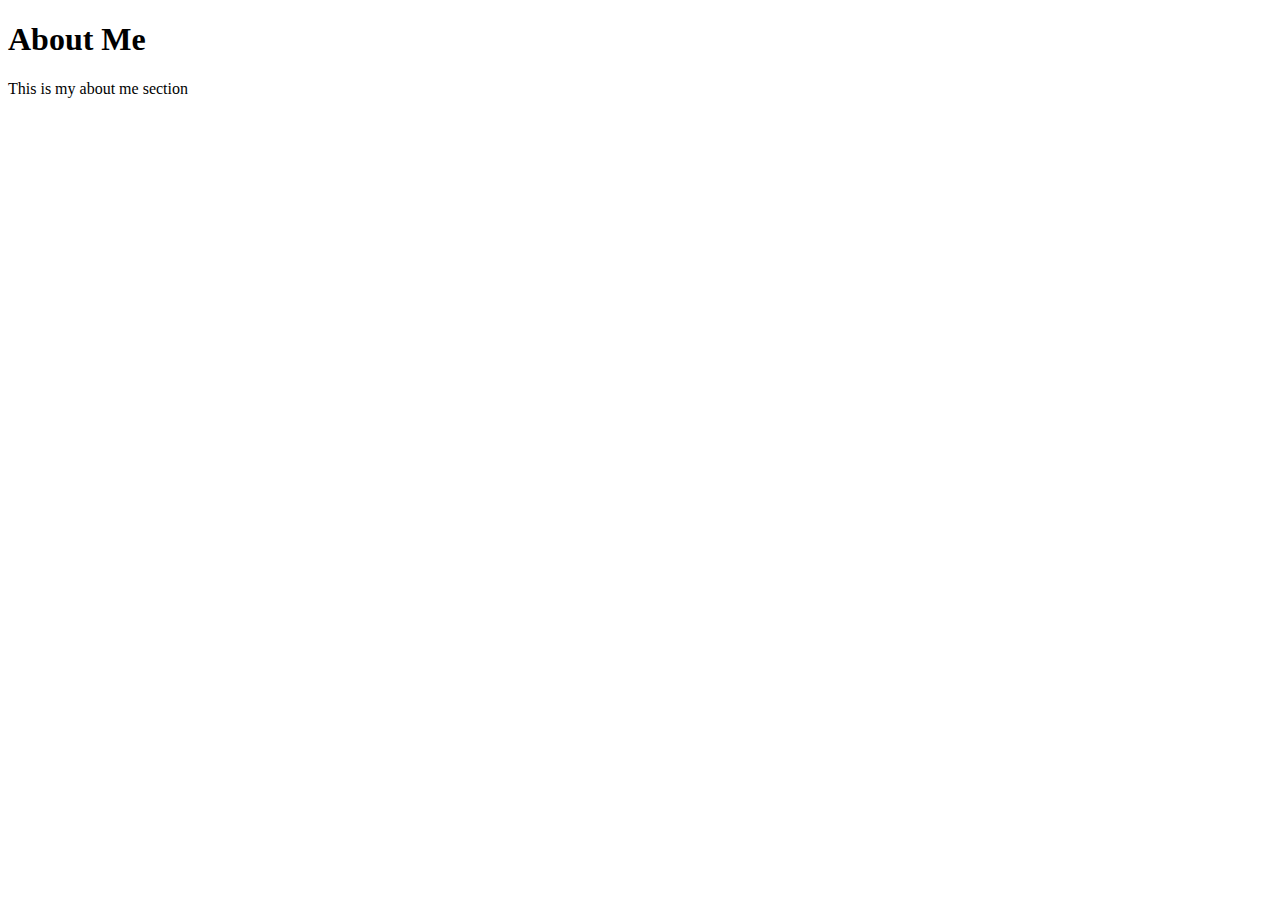
==== src/about.html @ 6191ad98 "update settings json" ====
<!DOCTYPE html>
<html lang="en">
    <head>
        <meta charset="UTF-8" />
        <meta http-equiv="X-UA-Compatible" content="IE=edge" />
        <meta name="viewport" content="width=device-width, initial-scale=1.0" />
        <link rel="stylesheet" type="text/css" href="../index.css"></link>
    </head>
    <body>
        <main>
            <div class="about-section" id="header-text" alt="header and text of about me">
                <h1 class="about" id="info" alt="about me section">About Me</h1>
                <p class="about-text" id="about-info" alt="description of tito">This is my about me section</p>
            </div>
        </main>
    </body>
</html>
---- index.css ----
:root {
    --bs-blue: #0d6efd;
    --bs-indigo: #6610f2;
    --bs-purple: #6f42c1;
    --bs-pink: #d63384;
    --bs-red: #dc3545;
    --bs-orange: #fd7e14;
    --bs-yellow: #ffc107;
    --bs-green: #198754;
    --bs-teal: #20c997;
    --bs-cyan: #0dcaf0;
    --bs-white: #fff;
    --bs-gray: #6c757d;
    --bs-gray-dark: #343a40;
    --bs-primary: #0d6efd;
    --bs-secondary: #6c757d;
    --bs-success: #198754;
    --bs-info: #0dcaf0;
    --bs-warning: #ffc107;
    --bs-danger: #dc3545;
    --bs-light: #f8f9fa;
    --bs-dark: #212529;
    --bs-font-sans-serif: system-ui, -apple-system, "Segoe UI", Roboto,
        "Helvetica Neue", Arial, "Noto Sans", "Liberation Sans", sans-serif,
        "Apple Color Emoji", "Segoe UI Emoji", "Segoe UI Symbol",
        "Noto Color Emoji";
    --bs-font-monospace: SFMono-Regular, Menlo, Monaco, Consolas,
        "Liberation Mono", "Courier New", monospace;
    --bs-gradient: linear-gradient(
        180deg,
        rgba(255, 255, 255, 0.15),
        rgba(255, 255, 255, 0)
    );
}

.row {
    display: flex;
    flex-wrap: wrap;
}
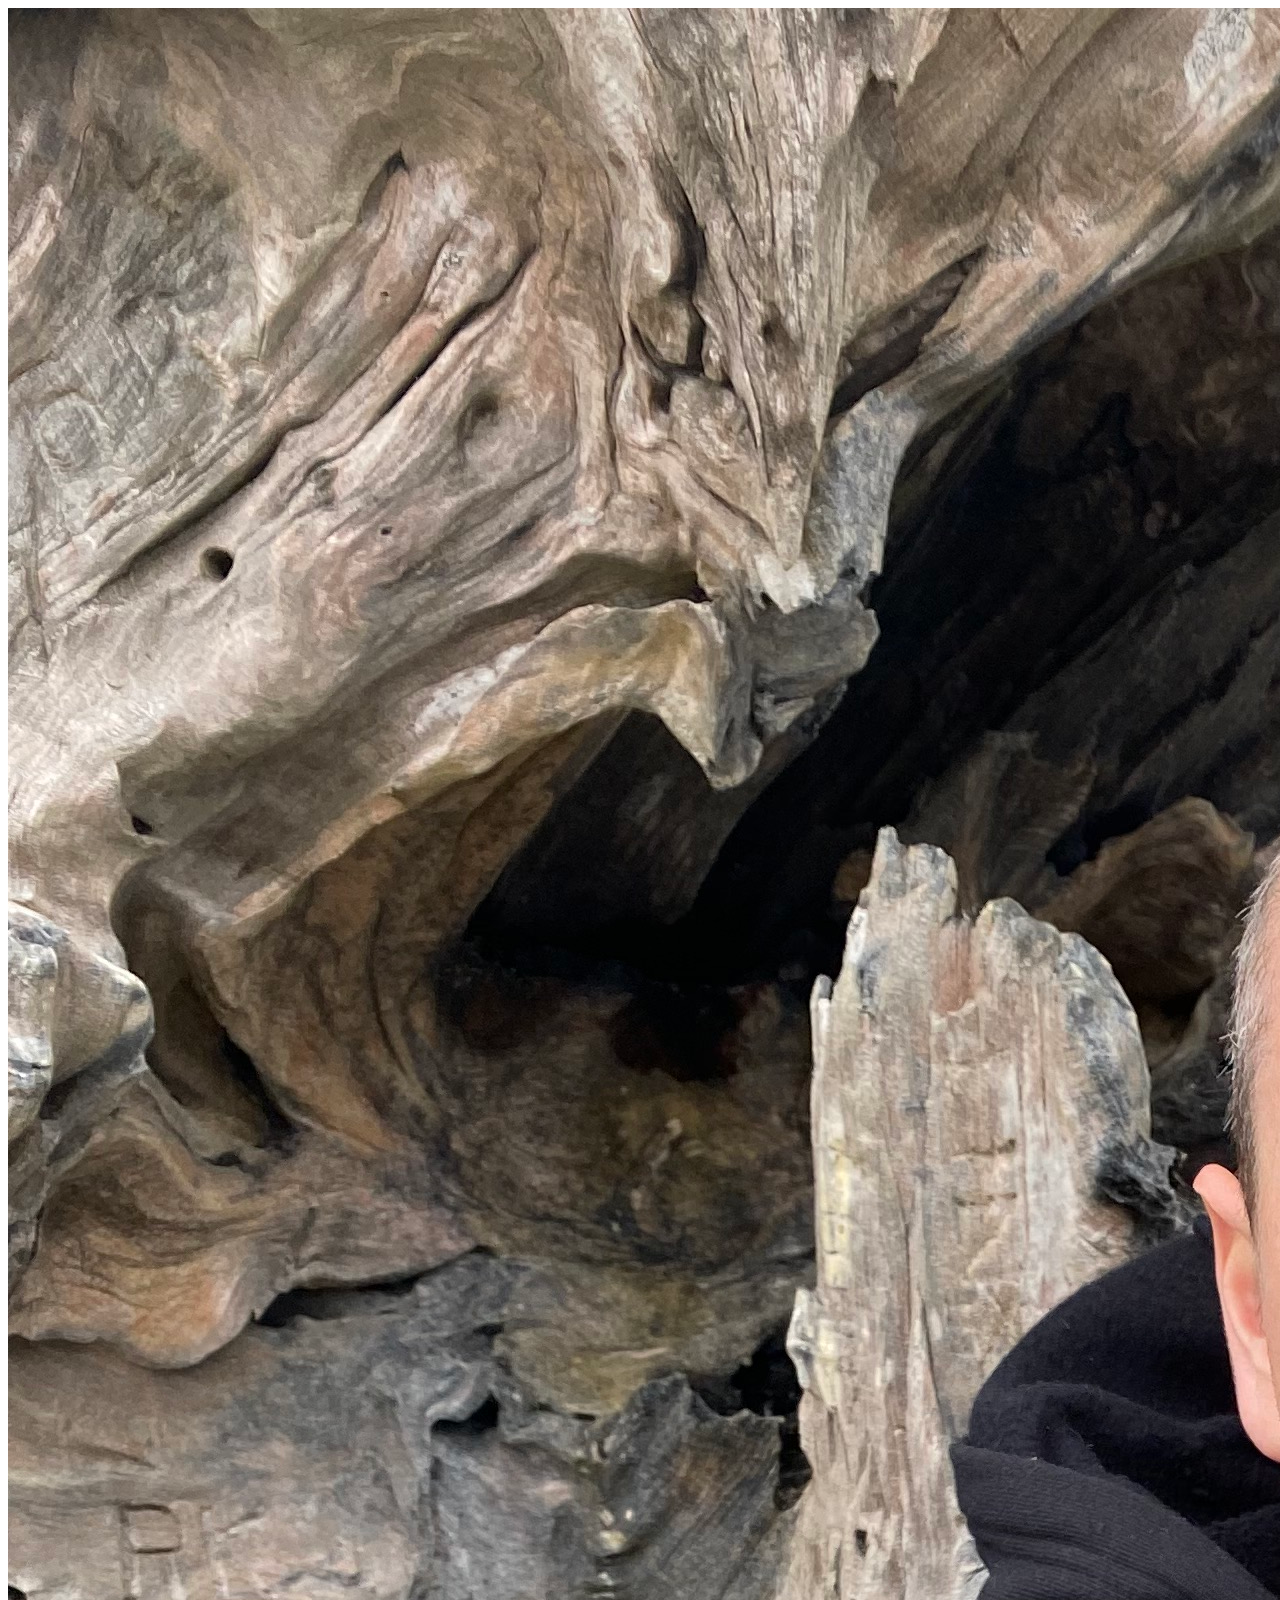
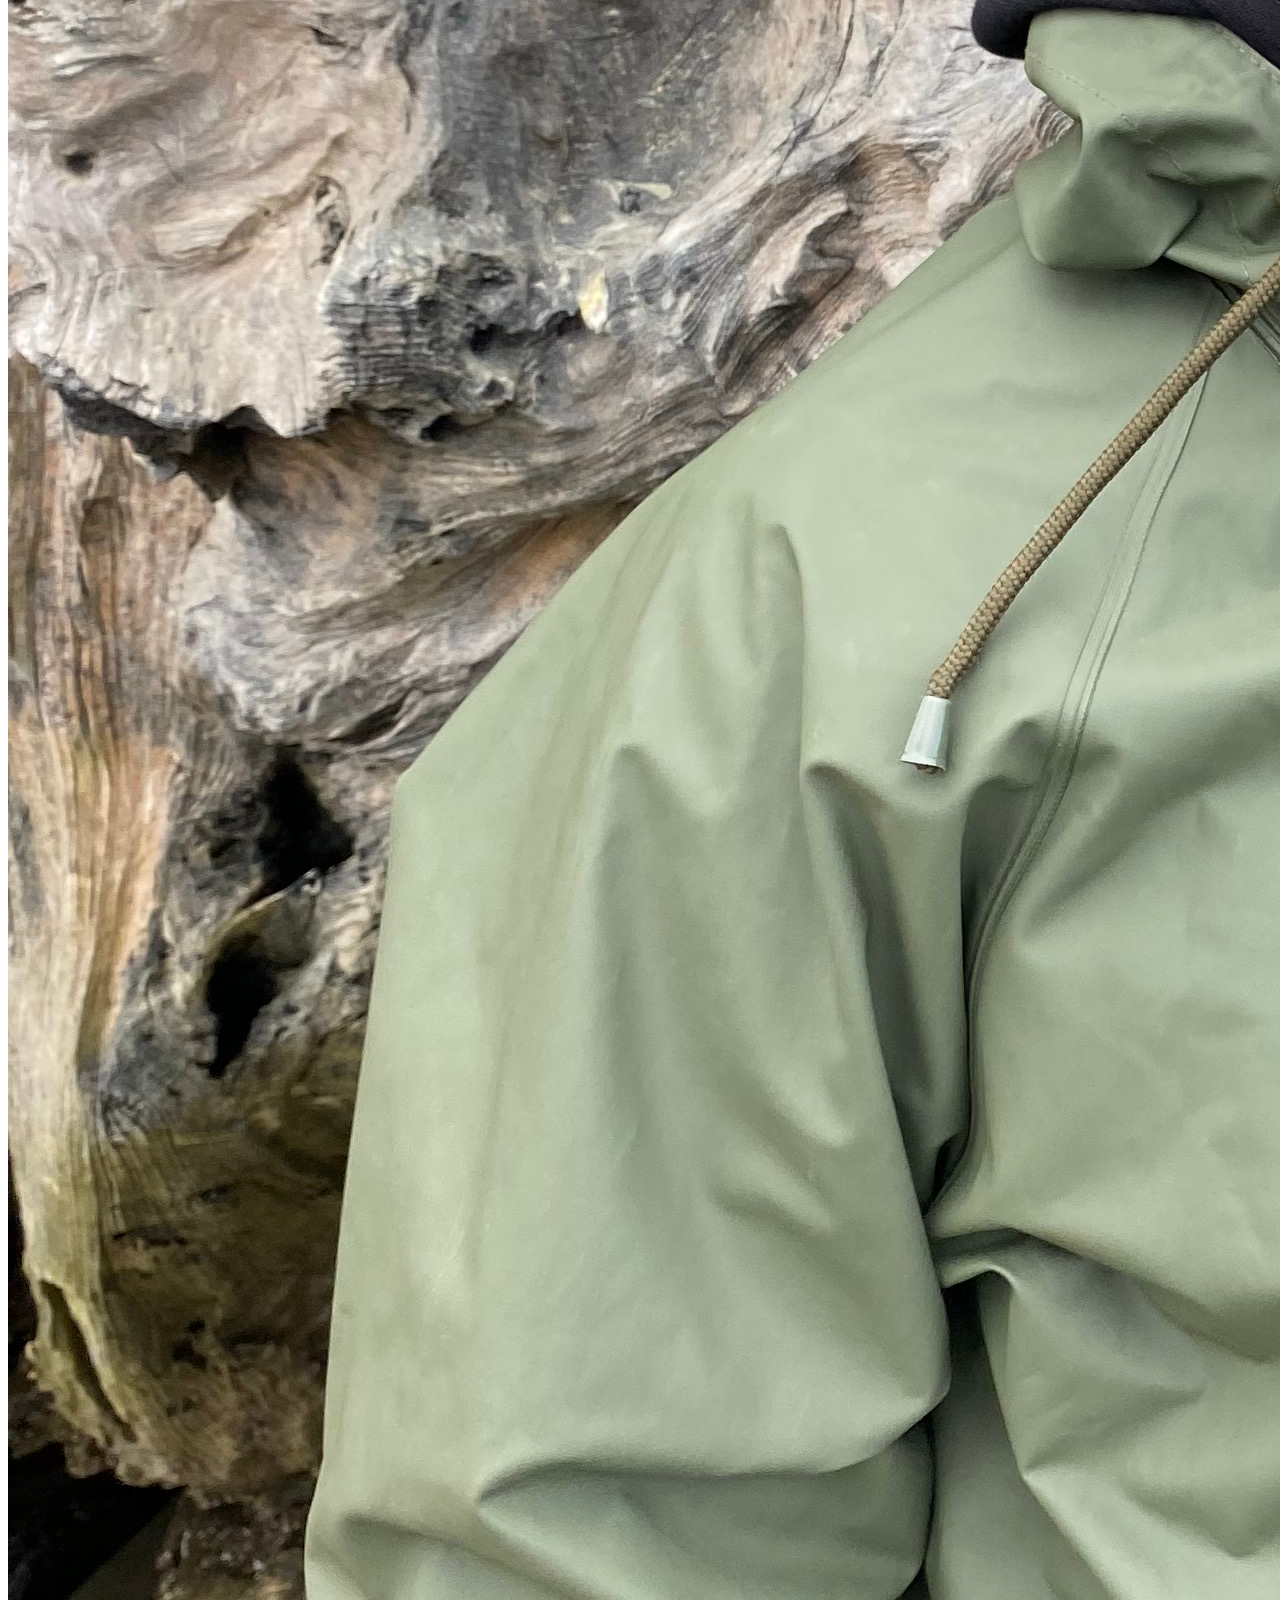
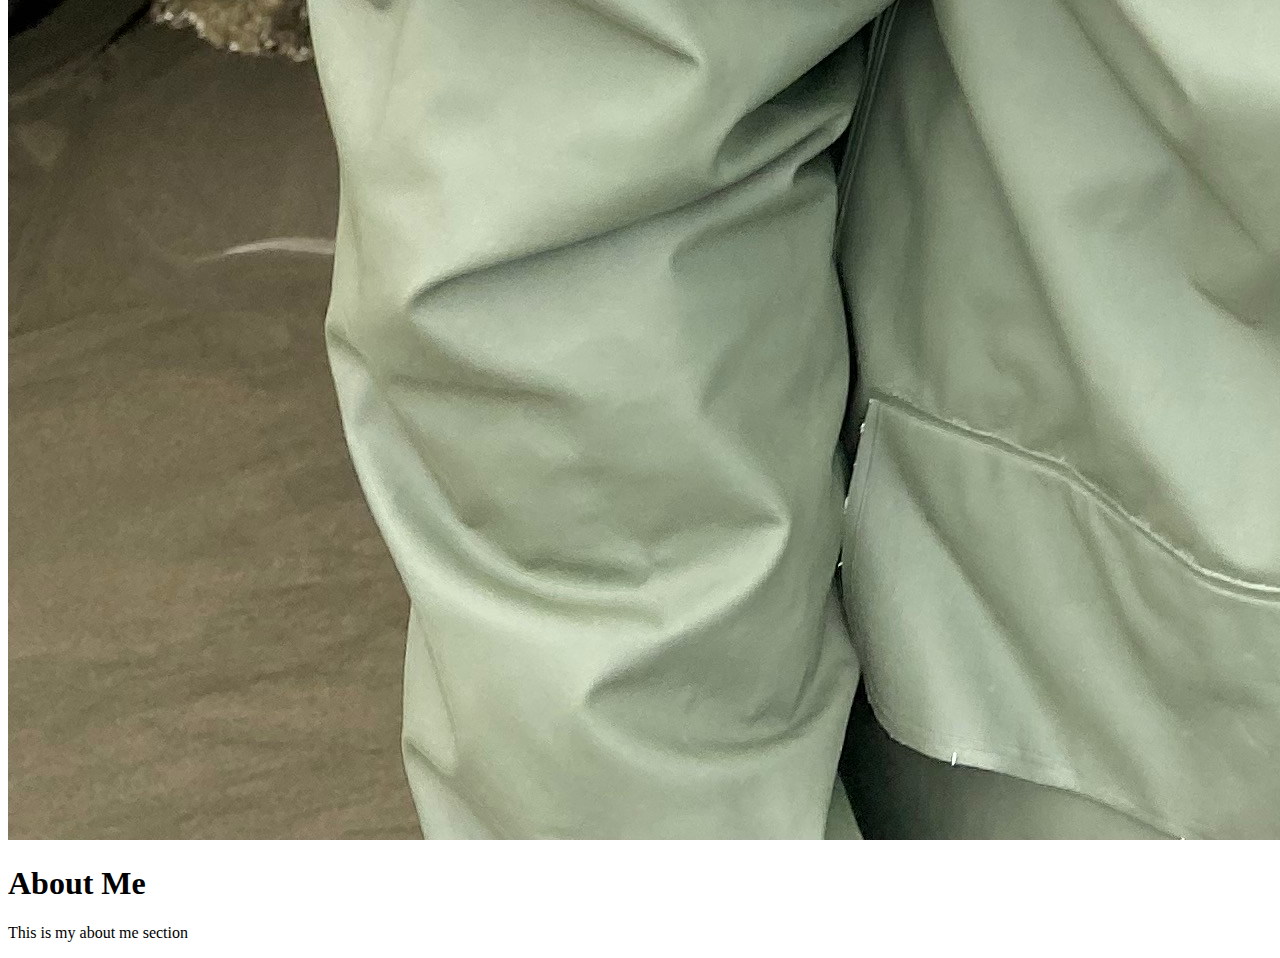
==== commit 1cbc7b12: "image included" ====
--- a/src/about.html
+++ b/src/about.html
@@ -8,10 +8,14 @@
     </head>
     <body>
         <main>
+            <div class="pic" id="portrait" alt="image attached">
+                <img src="../tito.jpg" alt="picture of tito"/>
+            </div>
             <div class="about-section" id="header-text" alt="header and text of about me">
                 <h1 class="about" id="info" alt="about me section">About Me</h1>
                 <p class="about-text" id="about-info" alt="description of tito">This is my about me section</p>
             </div>
+
         </main>
     </body>
 </html>
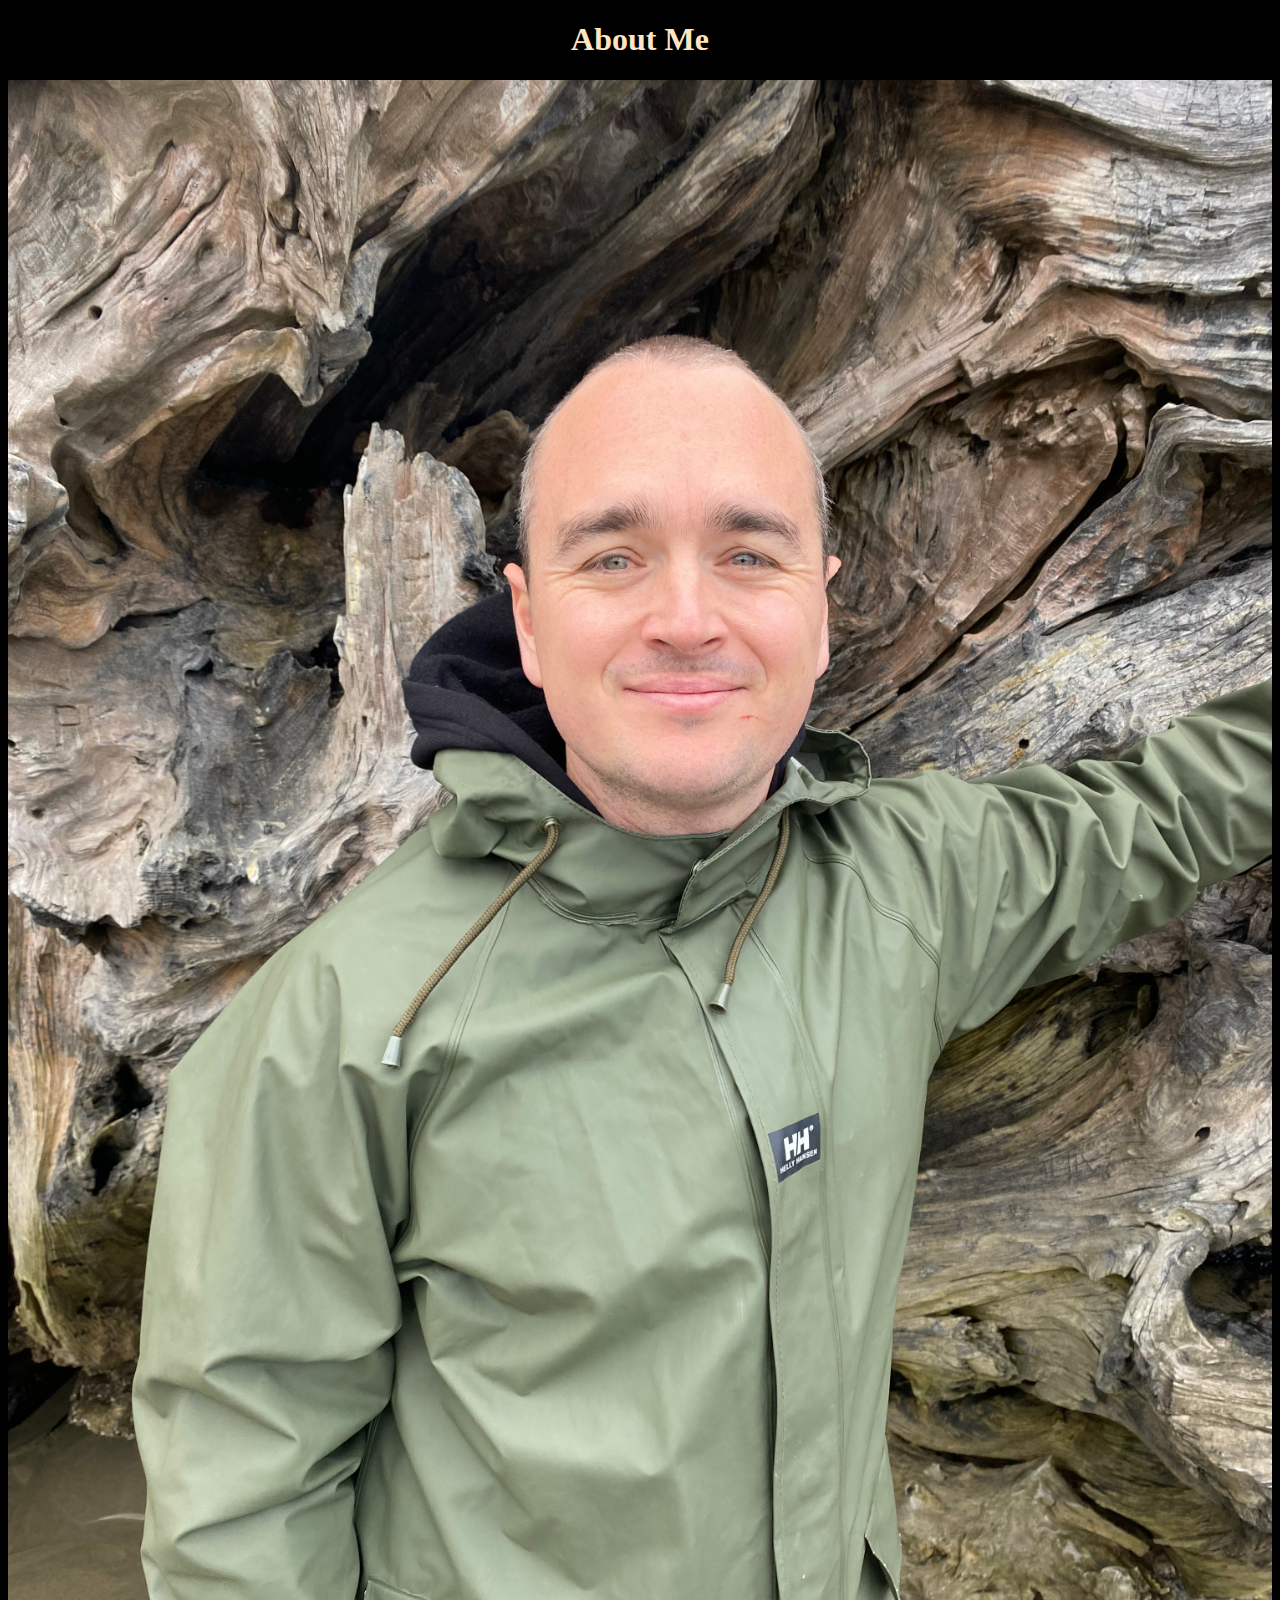
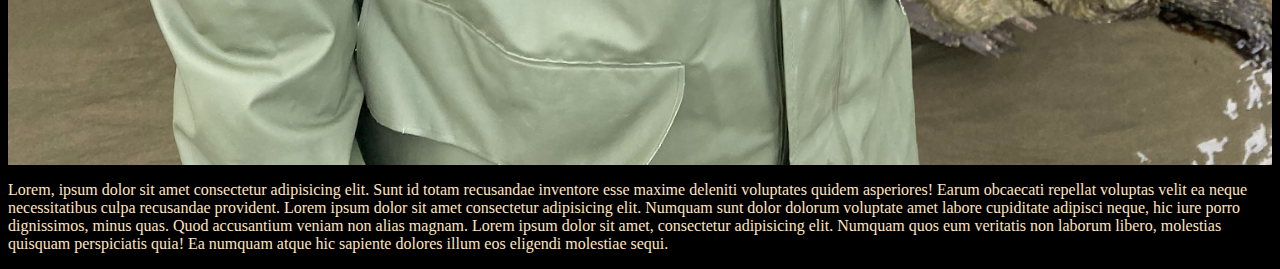
==== commit 87a1eaef: "getting image to fit to page" ====
--- a/src/about.html
+++ b/src/about.html
@@ -5,17 +5,19 @@
         <meta http-equiv="X-UA-Compatible" content="IE=edge" />
         <meta name="viewport" content="width=device-width, initial-scale=1.0" />
         <link rel="stylesheet" type="text/css" href="../index.css"></link>
+        <link rel="stylesheet" type="text/css" href="about.css"></link>
+        <title>Tito's About Me</title>
     </head>
-    <body>
-        <main>
-            <div class="pic" id="portrait" alt="image attached">
-                <img src="../tito.jpg" alt="picture of tito"/>
-            </div>
-            <div class="about-section" id="header-text" alt="header and text of about me">
-                <h1 class="about" id="info" alt="about me section">About Me</h1>
-                <p class="about-text" id="about-info" alt="description of tito">This is my about me section</p>
-            </div>
-
-        </main>
+    <body>  
+        <h1 class="heading">About Me</h1>
+        <div class="img-container">
+            <img class="portrait" src="../tito.jpg" alt="Portrait of me, Tito"> </img>
+        </div>
+        <p class="about-text">Lorem, ipsum dolor sit amet consectetur adipisicing elit. 
+            Sunt id totam recusandae inventore esse maxime deleniti voluptates quidem asperiores!
+             Earum obcaecati repellat voluptas velit ea neque necessitatibus culpa recusandae provident.
+              Lorem ipsum dolor sit amet consectetur adipisicing elit. Numquam sunt dolor dolorum voluptate
+               amet labore cupiditate adipisci neque, hic iure porro dignissimos, minus quas. Quod accusantium veniam non alias magnam. Lorem ipsum dolor sit amet, consectetur adipisicing elit. Numquam quos eum veritatis non laborum libero, molestias quisquam perspiciatis quia!
+             Ea numquam atque hic sapiente dolores illum eos eligendi molestiae sequi.</p>
     </body>
 </html>
--- a/src/about.css
+++ b/src/about.css
@@ -0,0 +1,22 @@
+body {
+  background-color: black;
+}
+
+.img-container {
+  display: flex;
+  flex-wrap: wrap;
+}
+.portrait {
+  min-height: 30%;
+  min-width: 30%;
+}
+
+.heading {
+  color: bisque;
+  text-align: center;
+  font-size: 2rem;
+}
+
+.about-text {
+  color: bisque;
+}
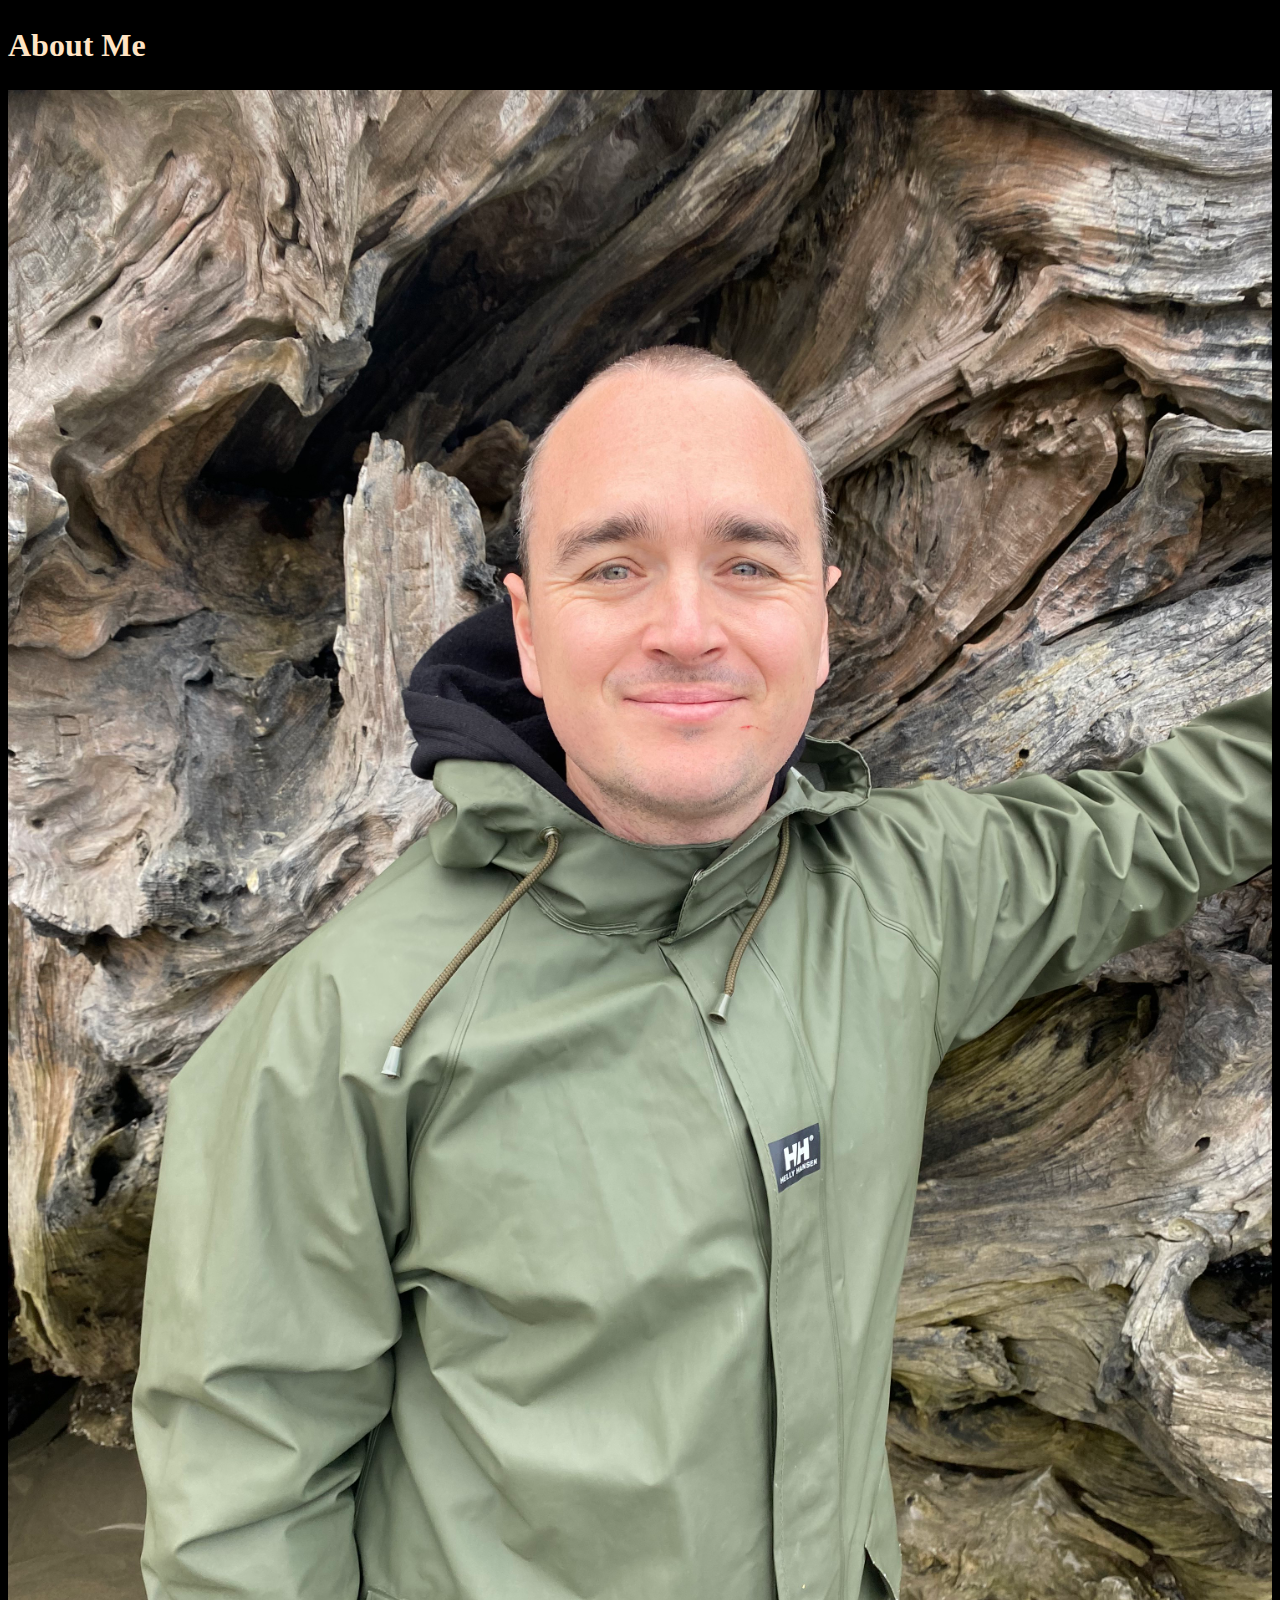
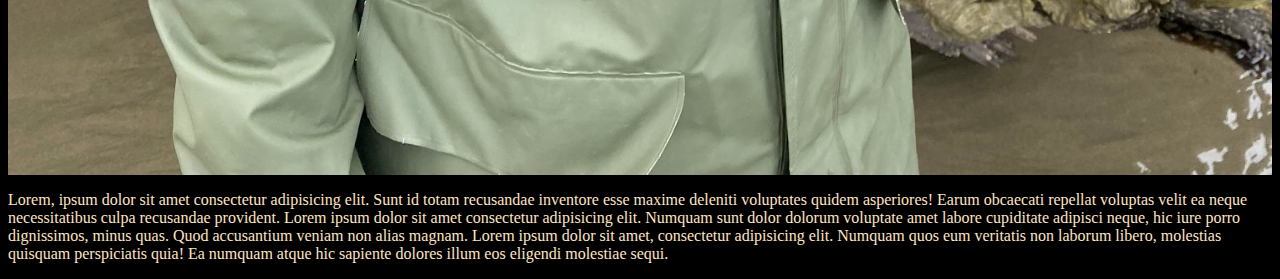
==== commit 86f44165: "adjusting format" ====
--- a/src/about.html
+++ b/src/about.html
@@ -9,15 +9,18 @@
         <title>Tito's About Me</title>
     </head>
     <body>  
-        <h1 class="heading">About Me</h1>
+        <h2 class="heading" id="header-id" alt="about me">About Me</h2>
         <div class="img-container">
-            <img class="portrait" src="../tito.jpg" alt="Portrait of me, Tito"> </img>
+            <img class="portrait" id="img-id" src="../tito.jpg" alt="Portrait of me, Tito"> </img>
         </div>
-        <p class="about-text">Lorem, ipsum dolor sit amet consectetur adipisicing elit. 
+            <p class="about-text" id="text-id" alt="about me text">Lorem, ipsum dolor sit amet consectetur adipisicing elit. 
             Sunt id totam recusandae inventore esse maxime deleniti voluptates quidem asperiores!
              Earum obcaecati repellat voluptas velit ea neque necessitatibus culpa recusandae provident.
               Lorem ipsum dolor sit amet consectetur adipisicing elit. Numquam sunt dolor dolorum voluptate
-               amet labore cupiditate adipisci neque, hic iure porro dignissimos, minus quas. Quod accusantium veniam non alias magnam. Lorem ipsum dolor sit amet, consectetur adipisicing elit. Numquam quos eum veritatis non laborum libero, molestias quisquam perspiciatis quia!
-             Ea numquam atque hic sapiente dolores illum eos eligendi molestiae sequi.</p>
+               amet labore cupiditate adipisci neque, hic iure porro dignissimos, minus quas. 
+               Quod accusantium veniam non alias magnam. Lorem ipsum dolor sit amet, consectetur 
+               adipisicing elit. Numquam quos eum veritatis non laborum libero, molestias quisquam 
+               perspiciatis quia! Ea numquam atque hic sapiente dolores illum eos eligendi molestiae sequi.
+            </p>
     </body>
 </html>
--- a/src/about.css
+++ b/src/about.css
@@ -13,7 +13,8 @@
 
 .heading {
   color: bisque;
-  text-align: center;
+  padding: auto;
+  text-align: justify;
   font-size: 2rem;
 }
 
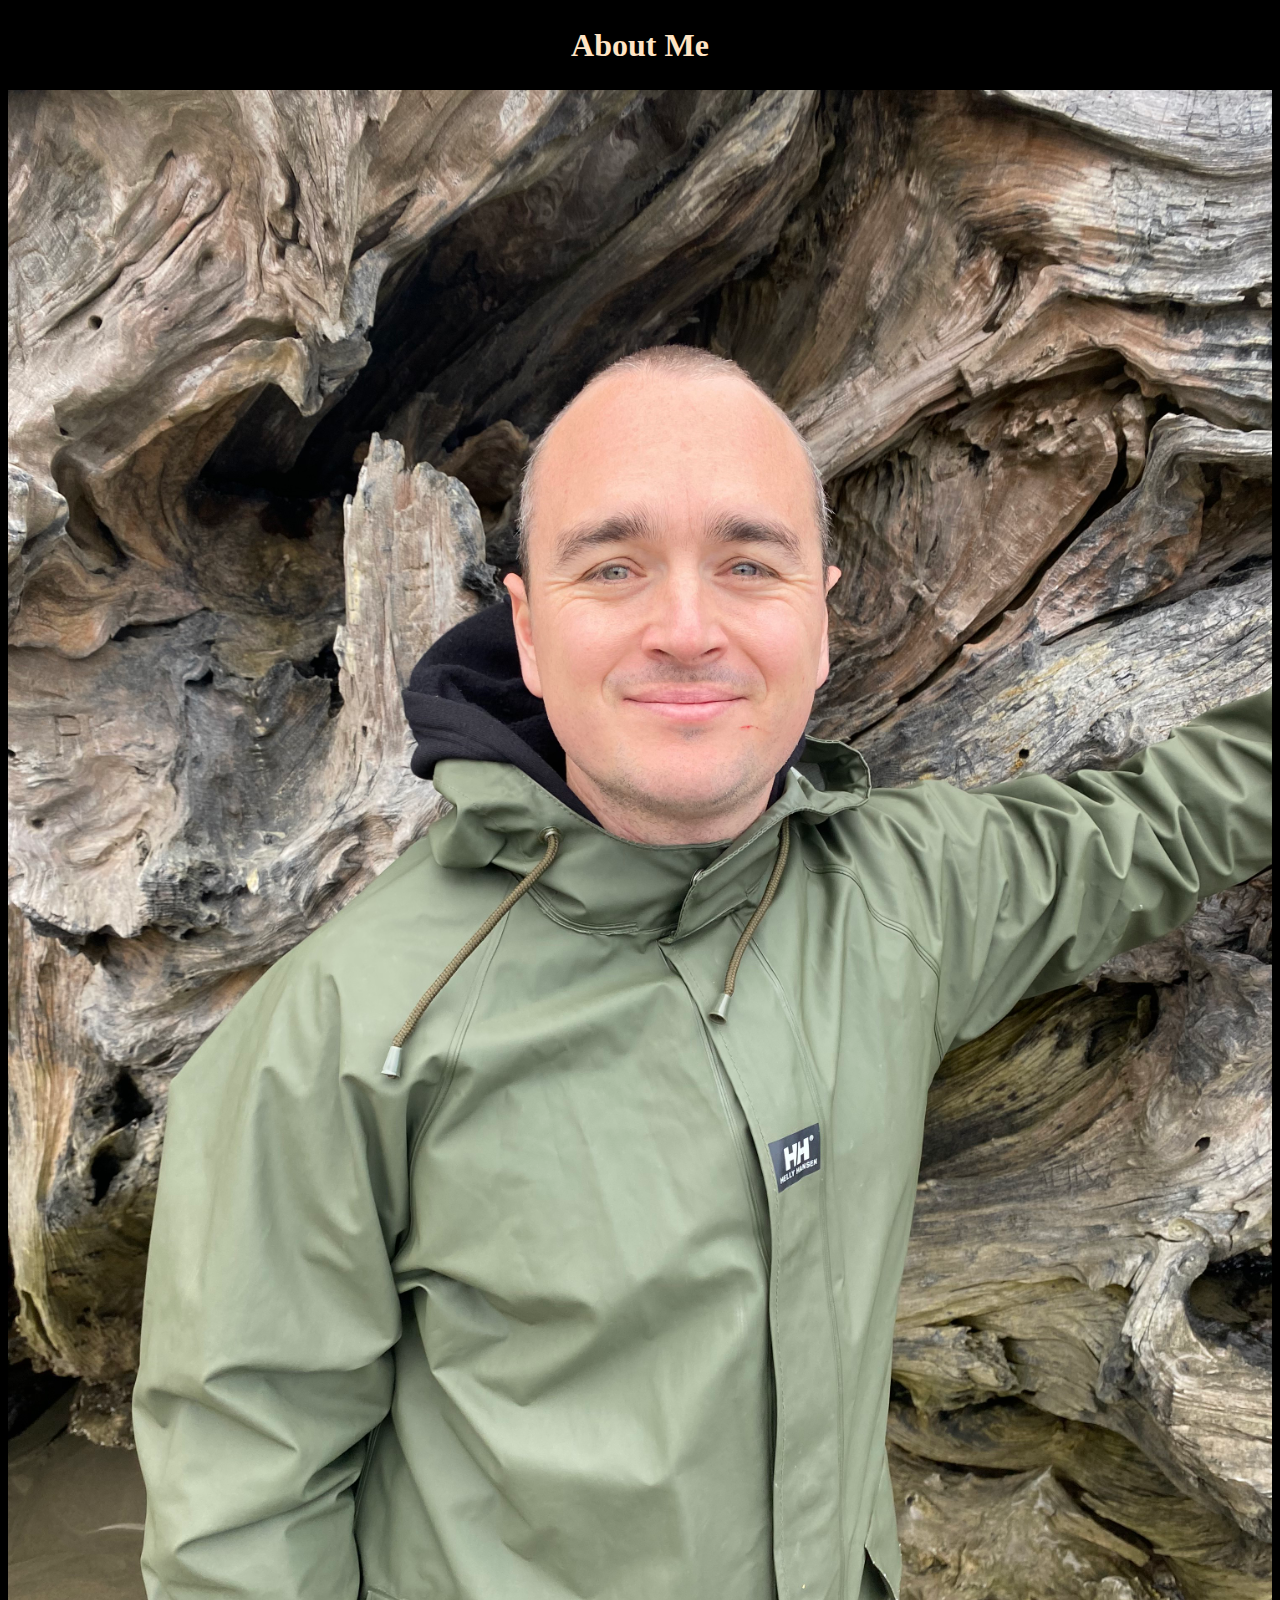
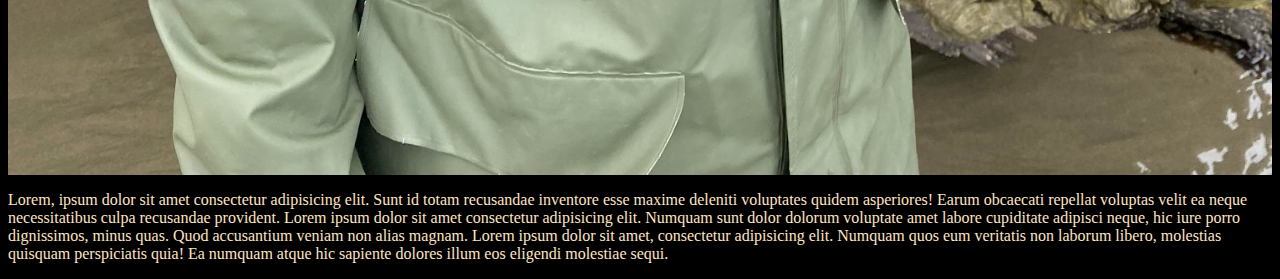
==== commit 746e591e: "about me" ====
--- a/src/about.html
+++ b/src/about.html
@@ -13,6 +13,7 @@
         <div class="img-container">
             <img class="portrait" id="img-id" src="../tito.jpg" alt="Portrait of me, Tito"> </img>
         </div>
+        <div class="text-content" id="content-id" alt="section containing text">
             <p class="about-text" id="text-id" alt="about me text">Lorem, ipsum dolor sit amet consectetur adipisicing elit. 
             Sunt id totam recusandae inventore esse maxime deleniti voluptates quidem asperiores!
              Earum obcaecati repellat voluptas velit ea neque necessitatibus culpa recusandae provident.
@@ -22,5 +23,6 @@
                adipisicing elit. Numquam quos eum veritatis non laborum libero, molestias quisquam 
                perspiciatis quia! Ea numquam atque hic sapiente dolores illum eos eligendi molestiae sequi.
             </p>
+        </div>  
     </body>
 </html>
--- a/src/about.css
+++ b/src/about.css
@@ -7,17 +7,18 @@
   flex-wrap: wrap;
 }
 .portrait {
-  min-height: 30%;
-  min-width: 30%;
+  min-height: 33%;
+  min-width: 33%;
 }
 
 .heading {
   color: bisque;
   padding: auto;
-  text-align: justify;
+  text-align: center;
   font-size: 2rem;
 }
 
 .about-text {
   color: bisque;
+  padding-left: auto;
 }
